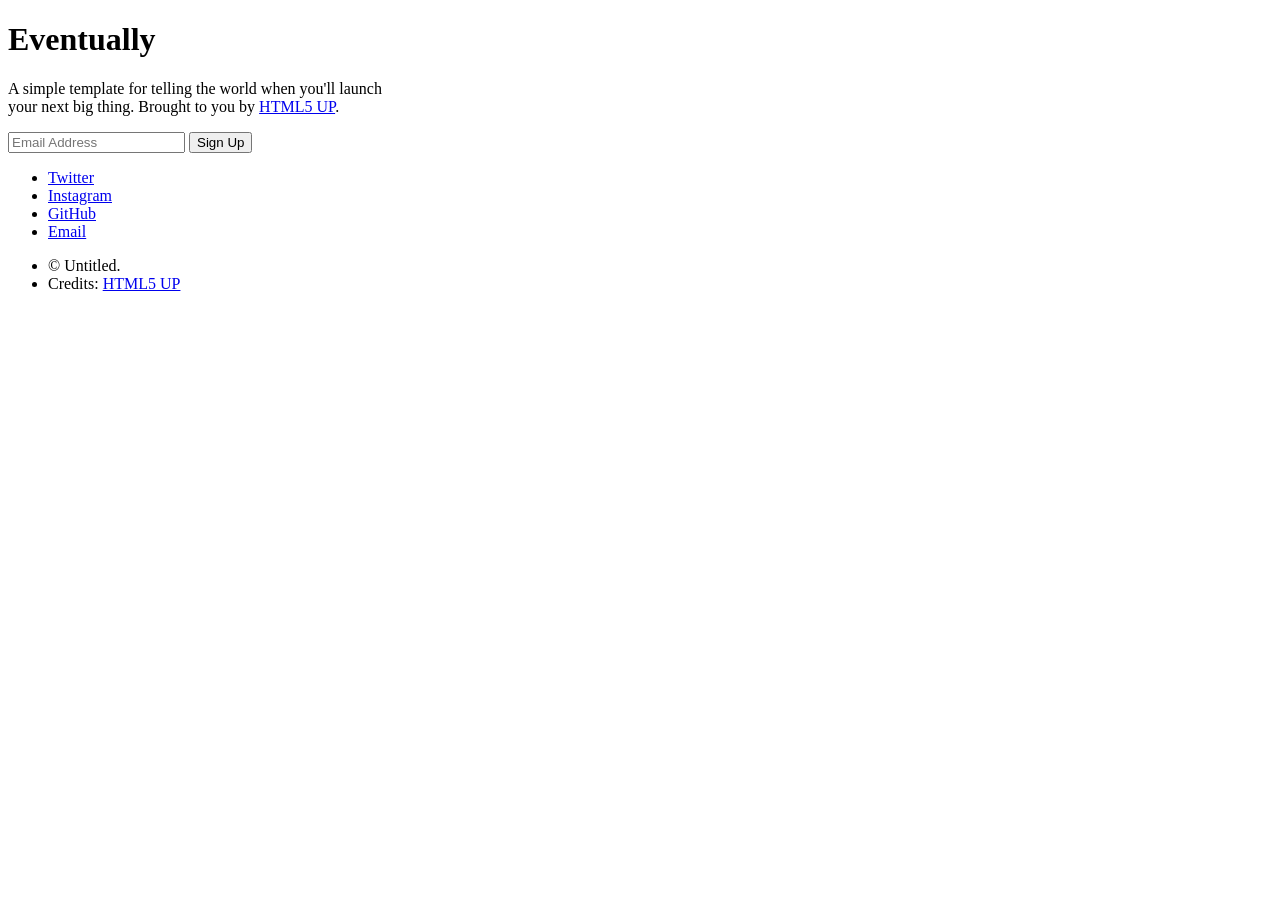
==== index.html @ 0a86b552 "Add files via upload" ====
<!DOCTYPE HTML>
<!--
	Eventually by HTML5 UP
	html5up.net | @ajlkn
	Free for personal and commercial use under the CCA 3.0 license (html5up.net/license)
-->
<html>
	<head>
		<title>Eventually by HTML5 UP</title>
		<meta charset="utf-8" />
		<meta name="viewport" content="width=device-width, initial-scale=1, user-scalable=no" />
		<link rel="stylesheet" href="assets/css/main.css" />
	</head>
	<body class="is-preload">

		<!-- Header -->
			<header id="header">
				<h1>Eventually</h1>
				<p>A simple template for telling the world when you'll launch<br />
				your next big thing. Brought to you by <a href="http://html5up.net">HTML5 UP</a>.</p>
			</header>

		<!-- Signup Form -->
			<form id="signup-form" method="post" action="#">
				<input type="email" name="email" id="email" placeholder="Email Address" />
				<input type="submit" value="Sign Up" />
			</form>

		<!-- Footer -->
			<footer id="footer">
				<ul class="icons">
					<li><a href="#" class="icon brands fa-twitter"><span class="label">Twitter</span></a></li>
					<li><a href="#" class="icon brands fa-instagram"><span class="label">Instagram</span></a></li>
					<li><a href="#" class="icon brands fa-github"><span class="label">GitHub</span></a></li>
					<li><a href="#" class="icon fa-envelope"><span class="label">Email</span></a></li>
				</ul>
				<ul class="copyright">
					<li>&copy; Untitled.</li><li>Credits: <a href="http://html5up.net">HTML5 UP</a></li>
				</ul>
			</footer>

		<!-- Scripts -->
			<script src="assets/js/main.js"></script>

	</body>
</html>
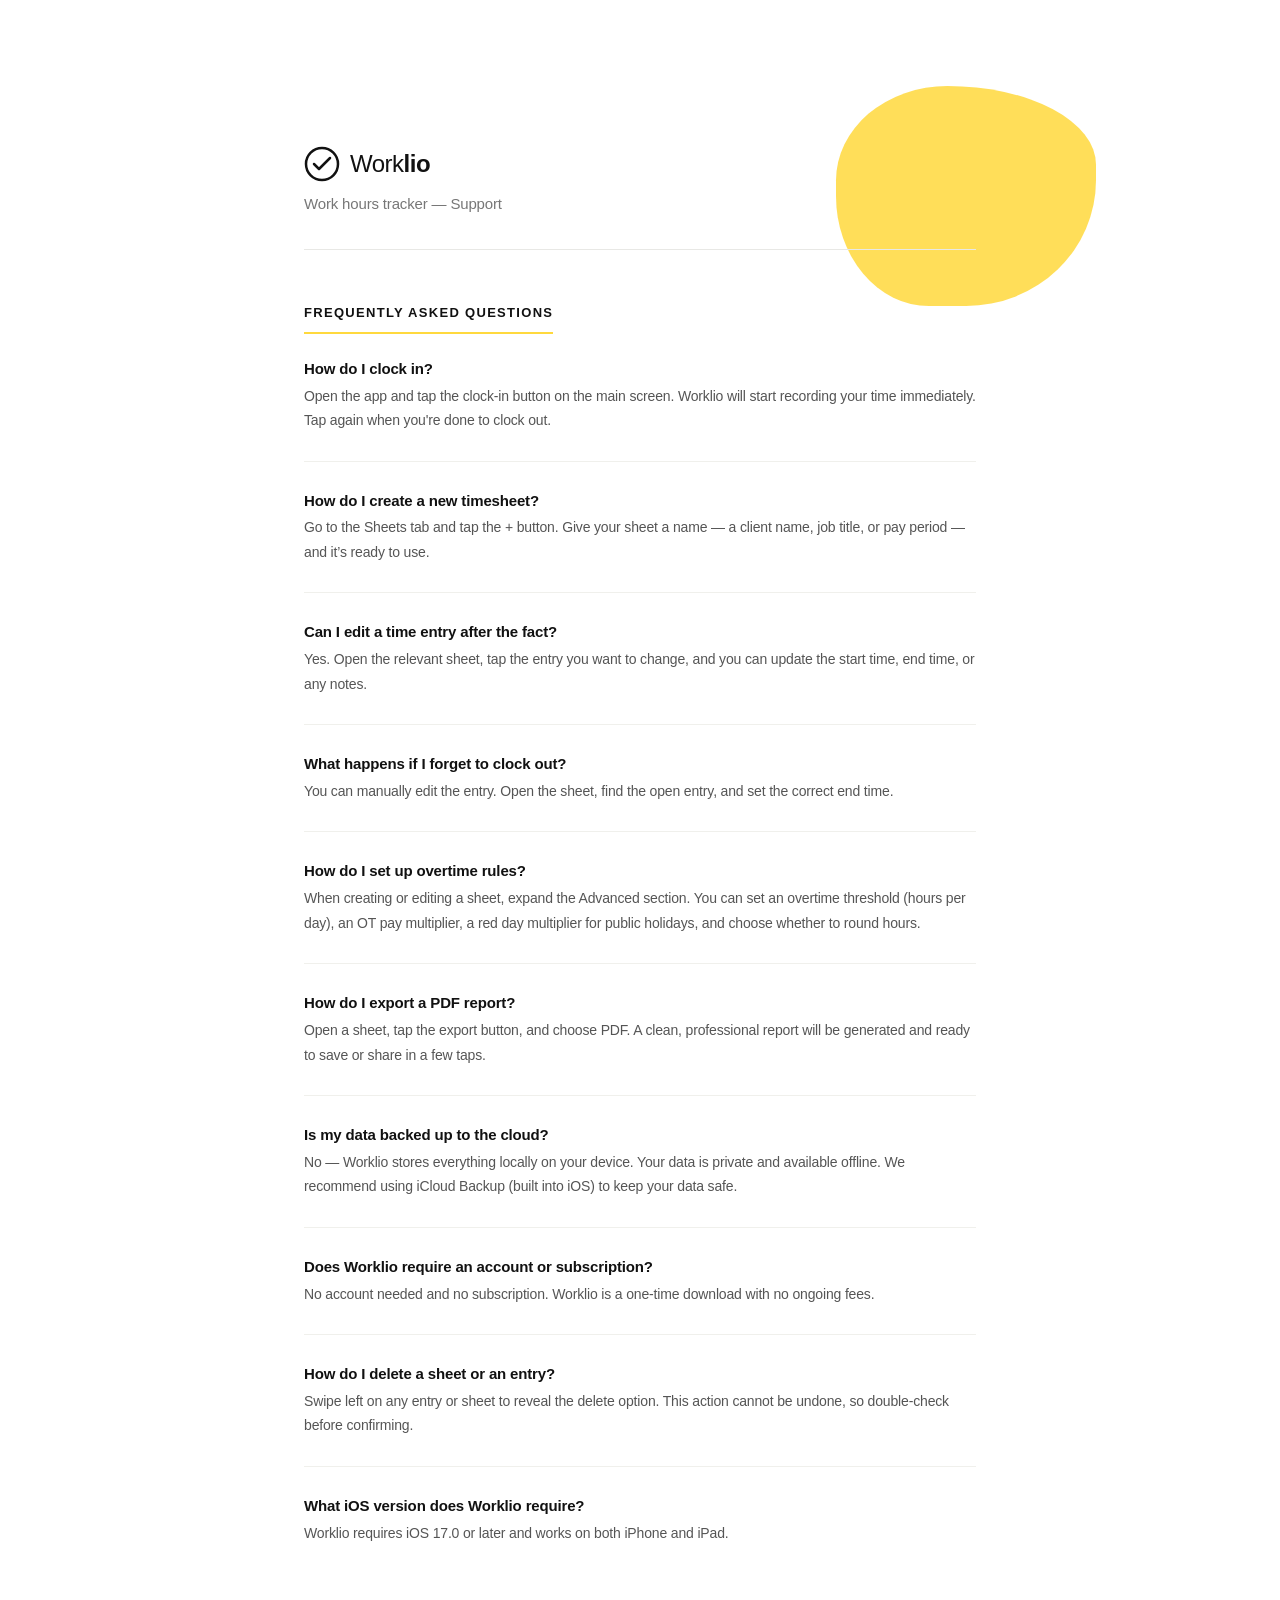
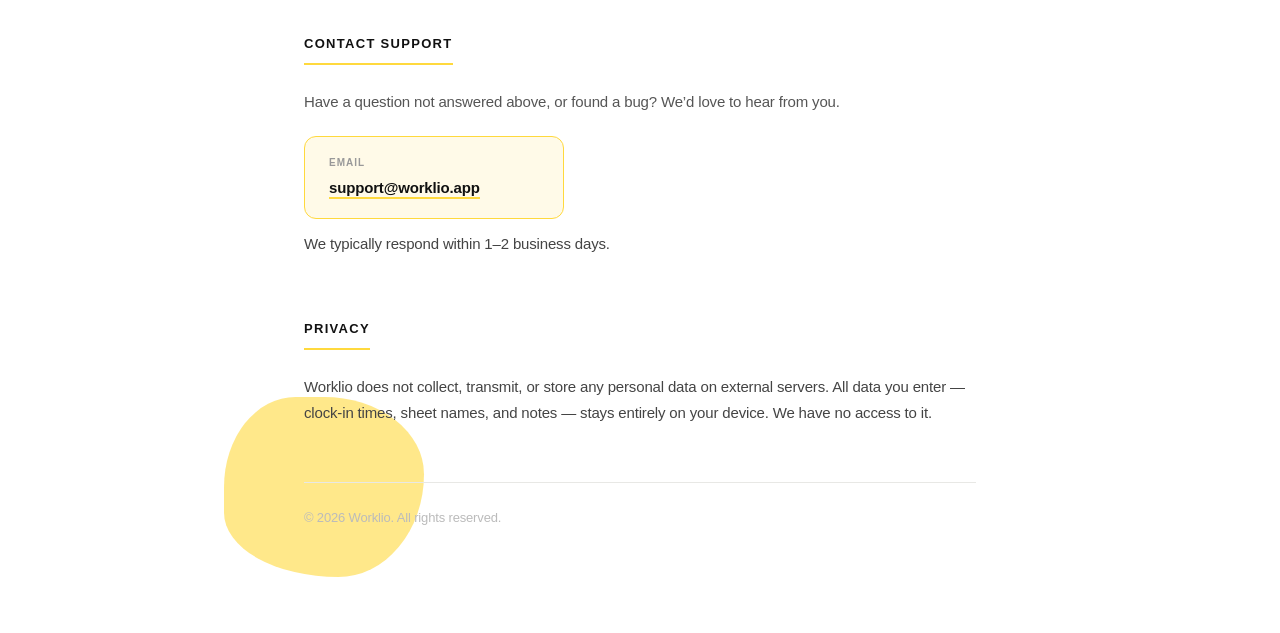
==== commit 576f02c4: "Add files via upload" ====
--- a/index.html
+++ b/index.html
@@ -1,46 +1,108 @@
-<!DOCTYPE HTML>
-<!--
-	Eventually by HTML5 UP
-	html5up.net | @ajlkn
-	Free for personal and commercial use under the CCA 3.0 license (html5up.net/license)
--->
-<html>
-	<head>
-		<title>Eventually by HTML5 UP</title>
-		<meta charset="utf-8" />
-		<meta name="viewport" content="width=device-width, initial-scale=1, user-scalable=no" />
-		<link rel="stylesheet" href="assets/css/main.css" />
-	</head>
-	<body class="is-preload">
-
-		<!-- Header -->
-			<header id="header">
-				<h1>Eventually</h1>
-				<p>A simple template for telling the world when you'll launch<br />
-				your next big thing. Brought to you by <a href="http://html5up.net">HTML5 UP</a>.</p>
-			</header>
-
-		<!-- Signup Form -->
-			<form id="signup-form" method="post" action="#">
-				<input type="email" name="email" id="email" placeholder="Email Address" />
-				<input type="submit" value="Sign Up" />
-			</form>
-
-		<!-- Footer -->
-			<footer id="footer">
-				<ul class="icons">
-					<li><a href="#" class="icon brands fa-twitter"><span class="label">Twitter</span></a></li>
-					<li><a href="#" class="icon brands fa-instagram"><span class="label">Instagram</span></a></li>
-					<li><a href="#" class="icon brands fa-github"><span class="label">GitHub</span></a></li>
-					<li><a href="#" class="icon fa-envelope"><span class="label">Email</span></a></li>
-				</ul>
-				<ul class="copyright">
-					<li>&copy; Untitled.</li><li>Credits: <a href="http://html5up.net">HTML5 UP</a></li>
-				</ul>
-			</footer>
-
-		<!-- Scripts -->
-			<script src="assets/js/main.js"></script>
-
-	</body>
-</html>+<!DOCTYPE HTML>
+<html lang="en">
+	<head>
+		<title>Worklio – Support</title>
+		<meta charset="utf-8" />
+		<meta name="viewport" content="width=device-width, initial-scale=1, user-scalable=no" />
+		<link rel="stylesheet" href="assets/css/main.css" />
+		<link rel="stylesheet" href="assets/css/worklio.css" />
+	</head>
+	<body class="is-preload support-page">
+
+		<div id="worklio-wrap">
+
+			<!-- Header -->
+			<header id="worklio-header">
+				<div class="worklio-logo">
+					<svg width="36" height="36" viewBox="0 0 36 36" fill="none" xmlns="http://www.w3.org/2000/svg">
+						<circle cx="18" cy="18" r="16" stroke="#111111" stroke-width="2.5"/>
+						<polyline points="10,18 15,23 26,12" stroke="#111111" stroke-width="2.5" stroke-linecap="round" stroke-linejoin="round" fill="none"/>
+					</svg>
+					<span>Work<strong>lio</strong></span>
+				</div>
+				<p class="worklio-tagline">Work hours tracker &mdash; Support</p>
+			</header>
+
+			<!-- FAQ -->
+			<section class="worklio-section" id="faq">
+				<h2>Frequently asked questions</h2>
+
+				<div class="faq-item">
+					<div class="faq-q">How do I clock in?</div>
+					<div class="faq-a">Open the app and tap the clock-in button on the main screen. Worklio will start recording your time immediately. Tap again when you're done to clock out.</div>
+				</div>
+
+				<div class="faq-item">
+					<div class="faq-q">How do I create a new timesheet?</div>
+					<div class="faq-a">Go to the Sheets tab and tap the + button. Give your sheet a name &mdash; a client name, job title, or pay period &mdash; and it&rsquo;s ready to use.</div>
+				</div>
+
+				<div class="faq-item">
+					<div class="faq-q">Can I edit a time entry after the fact?</div>
+					<div class="faq-a">Yes. Open the relevant sheet, tap the entry you want to change, and you can update the start time, end time, or any notes.</div>
+				</div>
+
+				<div class="faq-item">
+					<div class="faq-q">What happens if I forget to clock out?</div>
+					<div class="faq-a">You can manually edit the entry. Open the sheet, find the open entry, and set the correct end time.</div>
+				</div>
+
+				<div class="faq-item">
+					<div class="faq-q">How do I set up overtime rules?</div>
+					<div class="faq-a">When creating or editing a sheet, expand the Advanced section. You can set an overtime threshold (hours per day), an OT pay multiplier, a red day multiplier for public holidays, and choose whether to round hours.</div>
+				</div>
+
+				<div class="faq-item">
+					<div class="faq-q">How do I export a PDF report?</div>
+					<div class="faq-a">Open a sheet, tap the export button, and choose PDF. A clean, professional report will be generated and ready to save or share in a few taps.</div>
+				</div>
+
+				<div class="faq-item">
+					<div class="faq-q">Is my data backed up to the cloud?</div>
+					<div class="faq-a">No &mdash; Worklio stores everything locally on your device. Your data is private and available offline. We recommend using iCloud Backup (built into iOS) to keep your data safe.</div>
+				</div>
+
+				<div class="faq-item">
+					<div class="faq-q">Does Worklio require an account or subscription?</div>
+					<div class="faq-a">No account needed and no subscription. Worklio is a one-time download with no ongoing fees.</div>
+				</div>
+
+				<div class="faq-item">
+					<div class="faq-q">How do I delete a sheet or an entry?</div>
+					<div class="faq-a">Swipe left on any entry or sheet to reveal the delete option. This action cannot be undone, so double-check before confirming.</div>
+				</div>
+
+				<div class="faq-item">
+					<div class="faq-q">What iOS version does Worklio require?</div>
+					<div class="faq-a">Worklio requires iOS 17.0 or later and works on both iPhone and iPad.</div>
+				</div>
+			</section>
+
+			<!-- Contact -->
+			<section class="worklio-section" id="contact">
+				<h2>Contact support</h2>
+				<p class="section-intro">Have a question not answered above, or found a bug? We&rsquo;d love to hear from you.</p>
+				<div class="contact-card">
+					<div class="contact-label">Email</div>
+					<div class="contact-value"><a href="mailto:support@worklio.app">support@worklio.app</a></div>
+				</div>
+				<p class="response-note">We typically respond within 1&ndash;2 business days.</p>
+			</section>
+
+			<!-- Privacy -->
+			<section class="worklio-section" id="privacy">
+				<h2>Privacy</h2>
+				<p>Worklio does not collect, transmit, or store any personal data on external servers. All data you enter &mdash; clock-in times, sheet names, and notes &mdash; stays entirely on your device. We have no access to it.</p>
+			</section>
+
+			<!-- Footer -->
+			<footer id="worklio-footer">
+				<p>&copy; 2026 Worklio. All rights reserved.</p>
+			</footer>
+
+		</div>
+
+		<script src="assets/js/main.js"></script>
+
+	</body>
+</html>
--- a/assets/css/main.css
+++ b/assets/css/main.css
@@ -0,0 +1,887 @@
+@import url(fontawesome-all.min.css);
+@import url("https://fonts.googleapis.com/css?family=Roboto:400,700");
+/*
+	Eventually by HTML5 UP
+	html5up.net | @ajlkn
+	Free for personal and commercial use under the CCA 3.0 license (html5up.net/license)
+*/
+html, body, div, span, applet, object,
+iframe, h1, h2, h3, h4, h5, h6, p, blockquote,
+pre, a, abbr, acronym, address, big, cite,
+code, del, dfn, em, img, ins, kbd, q, s, samp,
+small, strike, strong, sub, sup, tt, var, b,
+u, i, center, dl, dt, dd, ol, ul, li, fieldset,
+form, label, legend, table, caption, tbody,
+tfoot, thead, tr, th, td, article, aside,
+canvas, details, embed, figure, figcaption,
+footer, header, hgroup, menu, nav, output, ruby,
+section, summary, time, mark, audio, video {
+  margin: 0;
+  padding: 0;
+  border: 0;
+  font-size: 100%;
+  font: inherit;
+  vertical-align: baseline; }
+
+article, aside, details, figcaption, figure,
+footer, header, hgroup, menu, nav, section {
+  display: block; }
+
+body {
+  line-height: 1; }
+
+ol, ul {
+  list-style: none; }
+
+blockquote, q {
+  quotes: none; }
+  blockquote:before, blockquote:after, q:before, q:after {
+    content: '';
+    content: none; }
+
+table {
+  border-collapse: collapse;
+  border-spacing: 0; }
+
+body {
+  -webkit-text-size-adjust: none; }
+
+mark {
+  background-color: transparent;
+  color: inherit; }
+
+input::-moz-focus-inner {
+  border: 0;
+  padding: 0; }
+
+input, select, textarea {
+  -moz-appearance: none;
+  -webkit-appearance: none;
+  -ms-appearance: none;
+  appearance: none; }
+
+/* Basic */
+@-ms-viewport {
+  width: device-width; }
+
+body {
+  -ms-overflow-style: scrollbar; }
+
+@media screen and (max-width: 480px) {
+  html, body {
+    min-width: 320px; } }
+
+html {
+  box-sizing: border-box; }
+
+*, *:before, *:after {
+  box-sizing: inherit; }
+
+html, body {
+  height: 100%;
+  overflow-x: hidden;
+  width: 100%; }
+  @media screen and (max-height: 640px) {
+    html, body {
+      height: auto;
+      min-height: 100%; } }
+
+body {
+  display: -moz-flex;
+  display: -webkit-flex;
+  display: -ms-flex;
+  display: flex;
+  -moz-flex-direction: column;
+  -webkit-flex-direction: column;
+  -ms-flex-direction: column;
+  flex-direction: column;
+  -moz-justify-content: center;
+  -webkit-justify-content: center;
+  -ms-justify-content: center;
+  justify-content: center;
+  background-color: #000;
+  padding: 6em 4em 4em 4em; }
+  body.is-preload *, body.is-preload *:before, body.is-preload *:after {
+    -moz-animation: none !important;
+    -webkit-animation: none !important;
+    -ms-animation: none !important;
+    animation: none !important;
+    -moz-transition: none !important;
+    -webkit-transition: none !important;
+    -ms-transition: none !important;
+    transition: none !important; }
+  body > * {
+    position: relative;
+    z-index: 2; }
+  @media screen and (max-width: 1680px) {
+    body {
+      padding: 6em 3.5em 3.5em 3.5em; } }
+  @media screen and (max-width: 736px) {
+    body {
+      padding: 5em 2em 2em 2em; } }
+  @media screen and (max-width: 360px) {
+    body {
+      padding: 5em 1.25em 1.25em 1.25em; } }
+
+/* BG */
+#bg {
+  -moz-transition: opacity 2s ease-in-out;
+  -webkit-transition: opacity 2s ease-in-out;
+  -ms-transition: opacity 2s ease-in-out;
+  transition: opacity 2s ease-in-out;
+  height: 100%;
+  left: 0;
+  opacity: 0.375;
+  position: fixed;
+  top: 0;
+  width: 100%;
+  z-index: 1; }
+  #bg div {
+    -moz-transition: opacity 3s ease;
+    -webkit-transition: opacity 3s ease;
+    -ms-transition: opacity 3s ease;
+    transition: opacity 3s ease;
+    background-size: cover;
+    height: 100%;
+    left: 0;
+    opacity: 0;
+    position: absolute;
+    top: 0;
+    visibility: hidden;
+    width: 150%; }
+    #bg div.visible {
+      -moz-animation: bg 45s linear infinite;
+      -webkit-animation: bg 45s linear infinite;
+      -ms-animation: bg 45s linear infinite;
+      animation: bg 45s linear infinite;
+      opacity: 1;
+      visibility: visible;
+      z-index: 1; }
+      #bg div.visible.top {
+        z-index: 2; }
+      @media screen and (max-width: 1280px) {
+        #bg div.visible {
+          -moz-animation: bg 29.25s linear infinite;
+          -webkit-animation: bg 29.25s linear infinite;
+          -ms-animation: bg 29.25s linear infinite;
+          animation: bg 29.25s linear infinite; } }
+      @media screen and (max-width: 736px) {
+        #bg div.visible {
+          -moz-animation: bg 18s linear infinite;
+          -webkit-animation: bg 18s linear infinite;
+          -ms-animation: bg 18s linear infinite;
+          animation: bg 18s linear infinite; } }
+    #bg div:only-child {
+      -moz-animation-direction: alternate !important;
+      -webkit-animation-direction: alternate !important;
+      -ms-animation-direction: alternate !important;
+      animation-direction: alternate !important; }
+  body.is-preload #bg {
+    opacity: 0; }
+
+@-moz-keyframes bg {
+  0% {
+    -moz-transform: translateX(0);
+    -webkit-transform: translateX(0);
+    -ms-transform: translateX(0);
+    transform: translateX(0); }
+  100% {
+    -moz-transform: translateX(-25%);
+    -webkit-transform: translateX(-25%);
+    -ms-transform: translateX(-25%);
+    transform: translateX(-25%); } }
+
+@-webkit-keyframes bg {
+  0% {
+    -moz-transform: translateX(0);
+    -webkit-transform: translateX(0);
+    -ms-transform: translateX(0);
+    transform: translateX(0); }
+  100% {
+    -moz-transform: translateX(-25%);
+    -webkit-transform: translateX(-25%);
+    -ms-transform: translateX(-25%);
+    transform: translateX(-25%); } }
+
+@-ms-keyframes bg {
+  0% {
+    -moz-transform: translateX(0);
+    -webkit-transform: translateX(0);
+    -ms-transform: translateX(0);
+    transform: translateX(0); }
+  100% {
+    -moz-transform: translateX(-25%);
+    -webkit-transform: translateX(-25%);
+    -ms-transform: translateX(-25%);
+    transform: translateX(-25%); } }
+
+@keyframes bg {
+  0% {
+    -moz-transform: translateX(0);
+    -webkit-transform: translateX(0);
+    -ms-transform: translateX(0);
+    transform: translateX(0); }
+  100% {
+    -moz-transform: translateX(-25%);
+    -webkit-transform: translateX(-25%);
+    -ms-transform: translateX(-25%);
+    transform: translateX(-25%); } }
+
+/* Type */
+body, input, select, textarea {
+  color: rgba(255, 255, 255, 0.75);
+  font-family: "Roboto", sans-serif;
+  font-size: 16pt;
+  font-weight: 400;
+  letter-spacing: -0.01em;
+  line-height: 1.65em; }
+  @media screen and (max-width: 1680px) {
+    body, input, select, textarea {
+      font-size: 12pt; } }
+  @media screen and (max-width: 1280px) {
+    body, input, select, textarea {
+      font-size: 11pt; } }
+  @media screen and (max-width: 980px) {
+    body, input, select, textarea {
+      font-size: 12pt; } }
+  @media screen and (max-width: 736px) {
+    body, input, select, textarea {
+      font-size: 12pt; } }
+  @media screen and (max-width: 480px) {
+    body, input, select, textarea {
+      font-size: 12pt; } }
+
+a {
+  -moz-transition: border-bottom-color 0.2s ease, color 0.2s ease;
+  -webkit-transition: border-bottom-color 0.2s ease, color 0.2s ease;
+  -ms-transition: border-bottom-color 0.2s ease, color 0.2s ease;
+  transition: border-bottom-color 0.2s ease, color 0.2s ease;
+  border-bottom: dotted 1px rgba(255, 255, 255, 0.25);
+  color: #1cb495;
+  text-decoration: none; }
+  a:hover {
+    border-bottom-color: transparent;
+    color: #1cb495 !important;
+    text-decoration: none; }
+
+strong, b {
+  color: #fff;
+  font-weight: 700; }
+
+em, i {
+  font-style: italic; }
+
+p {
+  margin: 0 0 2em 0; }
+
+h1, h2, h3, h4, h5, h6 {
+  color: #fff;
+  font-weight: 700;
+  line-height: 1em;
+  margin: 0 0 1em 0; }
+  h1 a, h2 a, h3 a, h4 a, h5 a, h6 a {
+    color: inherit;
+    text-decoration: none; }
+
+h1 {
+  font-size: 2.5em;
+  line-height: 1.25em; }
+
+h2 {
+  font-size: 1.75em;
+  line-height: 1.5em; }
+
+h3 {
+  font-size: 1.35em;
+  line-height: 1.5em; }
+
+h4 {
+  font-size: 1.1em;
+  line-height: 1.5em; }
+
+h5 {
+  font-size: 0.9em;
+  line-height: 1.5em; }
+
+h6 {
+  font-size: 0.7em;
+  line-height: 1.5em; }
+
+sub {
+  font-size: 0.8em;
+  position: relative;
+  top: 0.5em; }
+
+sup {
+  font-size: 0.8em;
+  position: relative;
+  top: -0.5em; }
+
+blockquote {
+  border-left: solid 8px rgba(255, 255, 255, 0.35);
+  font-style: italic;
+  margin: 0 0 2em 0;
+  padding: 0.5em 0 0.5em 2em; }
+
+code {
+  background: rgba(255, 255, 255, 0.125);
+  border-radius: 6px;
+  border: solid 2px rgba(255, 255, 255, 0.35);
+  font-family: "Courier New", monospace;
+  font-size: 0.9em;
+  margin: 0 0.25em;
+  padding: 0.25em 0.65em; }
+
+pre {
+  -webkit-overflow-scrolling: touch;
+  font-family: "Courier New", monospace;
+  font-size: 0.9em;
+  margin: 0 0 2em 0; }
+  pre code {
+    display: block;
+    line-height: 1.75em;
+    padding: 1em 1.5em;
+    overflow-x: auto; }
+
+hr {
+  border: 0;
+  border-bottom: solid 2px rgba(255, 255, 255, 0.35);
+  margin: 2em 0; }
+  hr.major {
+    margin: 3em 0; }
+
+/* Section/Article */
+section.special, article.special {
+  text-align: center; }
+
+header p {
+  color: rgba(255, 255, 255, 0.5);
+  position: relative;
+  margin: 0 0 1.5em 0; }
+
+header h2 + p {
+  font-size: 1.25em;
+  margin-top: -1em;
+  line-height: 1.5em; }
+
+header h3 + p {
+  font-size: 1.1em;
+  margin-top: -0.8em;
+  line-height: 1.5em; }
+
+header h4 + p,
+header h5 + p,
+header h6 + p {
+  font-size: 0.9em;
+  margin-top: -0.6em;
+  line-height: 1.5em; }
+
+@media screen and (max-width: 980px) {
+  header br {
+    display: none; } }
+
+@media screen and (max-width: 736px) {
+  header br {
+    display: inline; } }
+
+@media screen and (max-width: 480px) {
+  header br {
+    display: none; } }
+
+/* Icon */
+.icon {
+  text-decoration: none;
+  border-bottom: none;
+  position: relative; }
+  .icon:before {
+    -moz-osx-font-smoothing: grayscale;
+    -webkit-font-smoothing: antialiased;
+    display: inline-block;
+    font-style: normal;
+    font-variant: normal;
+    text-rendering: auto;
+    line-height: 1;
+    text-transform: none !important;
+    font-family: 'Font Awesome 5 Free';
+    font-weight: 400; }
+  .icon > .label {
+    display: none; }
+  .icon:before {
+    line-height: inherit; }
+  .icon.solid:before {
+    font-weight: 900; }
+  .icon.brands:before {
+    font-family: 'Font Awesome 5 Brands'; }
+
+/* List */
+ol {
+  list-style: decimal;
+  margin: 0 0 2em 0;
+  padding-left: 1.25em; }
+  ol li {
+    padding-left: 0.25em; }
+
+ul {
+  list-style: disc;
+  margin: 0 0 2em 0;
+  padding-left: 1em; }
+  ul li {
+    padding-left: 0.5em; }
+
+/* Icons */
+ul.icons {
+  cursor: default;
+  list-style: none;
+  padding-left: 0; }
+  ul.icons li {
+    display: inline-block;
+    padding: 0 1em 0 0; }
+    ul.icons li:last-child {
+      padding-right: 0; }
+    ul.icons li .icon:before {
+      font-size: 1.25em; }
+    ul.icons li a {
+      color: inherit; }
+
+/* Form */
+form {
+  margin: 0 0 2em 0; }
+  form .message {
+    text-decoration: none;
+    -moz-transition: opacity 0.2s ease-in-out, -moz-transform 0.2s ease-in-out;
+    -webkit-transition: opacity 0.2s ease-in-out, -webkit-transform 0.2s ease-in-out;
+    -ms-transition: opacity 0.2s ease-in-out, -ms-transform 0.2s ease-in-out;
+    transition: opacity 0.2s ease-in-out, transform 0.2s ease-in-out;
+    -moz-transform: scale(1.05);
+    -webkit-transform: scale(1.05);
+    -ms-transform: scale(1.05);
+    transform: scale(1.05);
+    height: 2.75em;
+    line-height: 2.75em;
+    opacity: 0; }
+    form .message:before {
+      -moz-osx-font-smoothing: grayscale;
+      -webkit-font-smoothing: antialiased;
+      display: inline-block;
+      font-style: normal;
+      font-variant: normal;
+      text-rendering: auto;
+      line-height: 1;
+      text-transform: none !important;
+      font-family: 'Font Awesome 5 Free';
+      font-weight: 900; }
+    form .message:before {
+      margin-right: 0.5em; }
+    form .message.visible {
+      -moz-transform: scale(1);
+      -webkit-transform: scale(1);
+      -ms-transform: scale(1);
+      transform: scale(1);
+      opacity: 1; }
+    form .message.success {
+      color: #1cb495; }
+      form .message.success:before {
+        content: '\f00c'; }
+    form .message.failure {
+      color: #ff2361; }
+      form .message.failure:before {
+        content: '\f119'; }
+
+label {
+  color: #fff;
+  display: block;
+  font-size: 0.9em;
+  font-weight: 700;
+  margin: 0 0 1em 0; }
+
+@-moz-keyframes focus {
+  0% {
+    -moz-transform: scale(1);
+    -webkit-transform: scale(1);
+    -ms-transform: scale(1);
+    transform: scale(1); }
+  50% {
+    -moz-transform: scale(1.025);
+    -webkit-transform: scale(1.025);
+    -ms-transform: scale(1.025);
+    transform: scale(1.025); }
+  100% {
+    -moz-transform: scale(1);
+    -webkit-transform: scale(1);
+    -ms-transform: scale(1);
+    transform: scale(1); } }
+
+@-webkit-keyframes focus {
+  0% {
+    -moz-transform: scale(1);
+    -webkit-transform: scale(1);
+    -ms-transform: scale(1);
+    transform: scale(1); }
+  50% {
+    -moz-transform: scale(1.025);
+    -webkit-transform: scale(1.025);
+    -ms-transform: scale(1.025);
+    transform: scale(1.025); }
+  100% {
+    -moz-transform: scale(1);
+    -webkit-transform: scale(1);
+    -ms-transform: scale(1);
+    transform: scale(1); } }
+
+@-ms-keyframes focus {
+  0% {
+    -moz-transform: scale(1);
+    -webkit-transform: scale(1);
+    -ms-transform: scale(1);
+    transform: scale(1); }
+  50% {
+    -moz-transform: scale(1.025);
+    -webkit-transform: scale(1.025);
+    -ms-transform: scale(1.025);
+    transform: scale(1.025); }
+  100% {
+    -moz-transform: scale(1);
+    -webkit-transform: scale(1);
+    -ms-transform: scale(1);
+    transform: scale(1); } }
+
+@keyframes focus {
+  0% {
+    -moz-transform: scale(1);
+    -webkit-transform: scale(1);
+    -ms-transform: scale(1);
+    transform: scale(1); }
+  50% {
+    -moz-transform: scale(1.025);
+    -webkit-transform: scale(1.025);
+    -ms-transform: scale(1.025);
+    transform: scale(1.025); }
+  100% {
+    -moz-transform: scale(1);
+    -webkit-transform: scale(1);
+    -ms-transform: scale(1);
+    transform: scale(1); } }
+
+input[type="text"],
+input[type="password"],
+input[type="email"],
+select,
+textarea {
+  -moz-appearance: none;
+  -webkit-appearance: none;
+  -ms-appearance: none;
+  appearance: none;
+  -moz-transform: scale(1);
+  -webkit-transform: scale(1);
+  -ms-transform: scale(1);
+  transform: scale(1);
+  -moz-transition: border-color 0.2s ease, background-color 0.2s ease;
+  -webkit-transition: border-color 0.2s ease, background-color 0.2s ease;
+  -ms-transition: border-color 0.2s ease, background-color 0.2s ease;
+  transition: border-color 0.2s ease, background-color 0.2s ease;
+  background-color: transparent;
+  border-radius: 6px;
+  border: none;
+  border: solid 2px rgba(255, 255, 255, 0.35);
+  color: inherit;
+  display: block;
+  outline: 0;
+  padding: 0 1em;
+  text-decoration: none;
+  width: 100%; }
+  input[type="text"]:invalid,
+  input[type="password"]:invalid,
+  input[type="email"]:invalid,
+  select:invalid,
+  textarea:invalid {
+    box-shadow: none; }
+  input[type="text"]:focus,
+  input[type="password"]:focus,
+  input[type="email"]:focus,
+  select:focus,
+  textarea:focus {
+    -moz-animation: focus 0.1s;
+    -webkit-animation: focus 0.1s;
+    -ms-animation: focus 0.1s;
+    animation: focus 0.1s;
+    background-color: rgba(255, 255, 255, 0.125);
+    border-color: #1cb495; }
+
+select {
+  background-image: url("data:image/svg+xml;charset=utf8,%3Csvg xmlns='http://www.w3.org/2000/svg' width='40' height='40' preserveAspectRatio='none' viewBox='0 0 40 40'%3E%3Cpath d='M9.4,12.3l10.4,10.4l10.4-10.4c0.2-0.2,0.5-0.4,0.9-0.4c0.3,0,0.6,0.1,0.9,0.4l3.3,3.3c0.2,0.2,0.4,0.5,0.4,0.9 c0,0.4-0.1,0.6-0.4,0.9L20.7,31.9c-0.2,0.2-0.5,0.4-0.9,0.4c-0.3,0-0.6-0.1-0.9-0.4L4.3,17.3c-0.2-0.2-0.4-0.5-0.4-0.9 c0-0.4,0.1-0.6,0.4-0.9l3.3-3.3c0.2-0.2,0.5-0.4,0.9-0.4S9.1,12.1,9.4,12.3z' fill='rgba(255, 255, 255, 0.35)' /%3E%3C/svg%3E");
+  background-size: 1.25rem;
+  background-repeat: no-repeat;
+  background-position: calc(100% - 1rem) center;
+  height: 2.75em;
+  padding-right: 2.75em;
+  text-overflow: ellipsis; }
+  select option {
+    color: #fff;
+    background: #000; }
+  select:focus::-ms-value {
+    background-color: transparent; }
+  select::-ms-expand {
+    display: none; }
+
+input[type="text"],
+input[type="password"],
+input[type="email"],
+select {
+  height: 2.75em; }
+
+textarea {
+  padding: 0.75em 1em; }
+
+input[type="checkbox"],
+input[type="radio"] {
+  -moz-appearance: none;
+  -webkit-appearance: none;
+  -ms-appearance: none;
+  appearance: none;
+  display: block;
+  float: left;
+  margin-right: -2em;
+  opacity: 0;
+  width: 1em;
+  z-index: -1; }
+  input[type="checkbox"] + label,
+  input[type="radio"] + label {
+    text-decoration: none;
+    color: rgba(255, 255, 255, 0.75);
+    cursor: pointer;
+    display: inline-block;
+    font-size: 1em;
+    font-weight: 400;
+    padding-left: 2.4em;
+    padding-right: 0.75em;
+    position: relative; }
+    input[type="checkbox"] + label:before,
+    input[type="radio"] + label:before {
+      -moz-osx-font-smoothing: grayscale;
+      -webkit-font-smoothing: antialiased;
+      display: inline-block;
+      font-style: normal;
+      font-variant: normal;
+      text-rendering: auto;
+      line-height: 1;
+      text-transform: none !important;
+      font-family: 'Font Awesome 5 Free';
+      font-weight: 900; }
+    input[type="checkbox"] + label:before,
+    input[type="radio"] + label:before {
+      background: rgba(255, 255, 255, 0.125);
+      border-radius: 6px;
+      border: solid 2px rgba(255, 255, 255, 0.35);
+      content: '';
+      display: inline-block;
+      font-size: 0.8em;
+      height: 1.65em;
+      left: 0;
+      line-height: 1.65em;
+      position: absolute;
+      text-align: center;
+      top: 0;
+      width: 1.65em; }
+  input[type="checkbox"]:checked + label:before,
+  input[type="radio"]:checked + label:before {
+    background: #1cb495;
+    border-color: #1cb495;
+    color: #ffffff;
+    content: '\f00c'; }
+  input[type="checkbox"]:focus + label:before,
+  input[type="radio"]:focus + label:before {
+    border-color: #1cb495;
+    box-shadow: 0 0 0 2px #1cb495; }
+
+input[type="checkbox"] + label:before {
+  border-radius: 6px; }
+
+input[type="radio"] + label:before {
+  border-radius: 100%; }
+
+::-webkit-input-placeholder {
+  color: rgba(255, 255, 255, 0.5) !important;
+  opacity: 1.0; }
+
+:-moz-placeholder {
+  color: rgba(255, 255, 255, 0.5) !important;
+  opacity: 1.0; }
+
+::-moz-placeholder {
+  color: rgba(255, 255, 255, 0.5) !important;
+  opacity: 1.0; }
+
+:-ms-input-placeholder {
+  color: rgba(255, 255, 255, 0.5) !important;
+  opacity: 1.0; }
+
+.formerize-placeholder {
+  color: rgba(255, 255, 255, 0.5) !important;
+  opacity: 1.0; }
+
+/* Button */
+input[type="submit"],
+input[type="reset"],
+input[type="button"],
+button,
+.button {
+  -moz-appearance: none;
+  -webkit-appearance: none;
+  -ms-appearance: none;
+  appearance: none;
+  -moz-transition: background-color 0.2s ease-in-out, color 0.2s ease-in-out, opacity 0.2s ease-in-out;
+  -webkit-transition: background-color 0.2s ease-in-out, color 0.2s ease-in-out, opacity 0.2s ease-in-out;
+  -ms-transition: background-color 0.2s ease-in-out, color 0.2s ease-in-out, opacity 0.2s ease-in-out;
+  transition: background-color 0.2s ease-in-out, color 0.2s ease-in-out, opacity 0.2s ease-in-out;
+  background-color: #1cb495;
+  border-radius: 6px;
+  border: 0;
+  color: #ffffff !important;
+  cursor: pointer;
+  display: inline-block;
+  font-weight: 700;
+  height: 2.75em;
+  line-height: 2.75em;
+  padding: 0 1.125em;
+  text-align: center;
+  text-decoration: none;
+  white-space: nowrap; }
+  input[type="submit"]:hover,
+  input[type="reset"]:hover,
+  input[type="button"]:hover,
+  button:hover,
+  .button:hover {
+    background-color: #1fcaa7; }
+  input[type="submit"]:active,
+  input[type="reset"]:active,
+  input[type="button"]:active,
+  button:active,
+  .button:active {
+    background-color: #199e83; }
+  input[type="submit"].disabled, input[type="submit"]:disabled,
+  input[type="reset"].disabled,
+  input[type="reset"]:disabled,
+  input[type="button"].disabled,
+  input[type="button"]:disabled,
+  button.disabled,
+  button:disabled,
+  .button.disabled,
+  .button:disabled {
+    opacity: 0.5; }
+  @media screen and (max-width: 480px) {
+    input[type="submit"],
+    input[type="reset"],
+    input[type="button"],
+    button,
+    .button {
+      padding: 0; } }
+
+/* Header */
+#header h1 {
+  font-size: 3.25em;
+  margin: 0 0 0.55em 0; }
+
+#header p {
+  font-size: 1.35em;
+  line-height: 1.65em; }
+
+#header a {
+  color: inherit; }
+
+@media screen and (max-width: 736px) {
+  #header h1 {
+    font-size: 2em; }
+  #header p {
+    font-size: 1em; } }
+
+@media screen and (max-width: 480px) {
+  #header {
+    margin: 0 0 1em 0; } }
+
+/* Signup Form */
+#signup-form {
+  display: -moz-flex;
+  display: -webkit-flex;
+  display: -ms-flex;
+  display: flex;
+  position: relative; }
+  #signup-form input[type="text"],
+  #signup-form input[type="password"],
+  #signup-form input[type="email"] {
+    width: 18em; }
+  #signup-form > * {
+    margin: 0 0 0 1em; }
+  #signup-form > :first-child {
+    margin: 0 0 0 0; }
+  @media screen and (max-width: 480px) {
+    #signup-form {
+      -moz-flex-direction: column;
+      -webkit-flex-direction: column;
+      -ms-flex-direction: column;
+      flex-direction: column; }
+      #signup-form input[type="type"],
+      #signup-form input[type="password"],
+      #signup-form input[type="email"] {
+        width: 100%; }
+      #signup-form > * {
+        margin: 1.25em 0 0 0; }
+      #signup-form .message {
+        bottom: -1.5em;
+        font-size: 0.9em;
+        height: 1em;
+        left: 0;
+        line-height: inherit;
+        margin-top: 0;
+        position: absolute; } }
+
+/* Footer */
+#footer {
+  -moz-transition: opacity 0.5s ease-in-out;
+  -webkit-transition: opacity 0.5s ease-in-out;
+  -ms-transition: opacity 0.5s ease-in-out;
+  transition: opacity 0.5s ease-in-out;
+  bottom: 4em;
+  color: rgba(255, 255, 255, 0.5);
+  left: 4em;
+  opacity: 0.5;
+  position: absolute; }
+  #footer .icons {
+    margin: 0 0 0.5em 0; }
+  #footer .copyright {
+    font-size: 0.8em;
+    list-style: none;
+    padding: 0; }
+    #footer .copyright li {
+      border-left: solid 1px rgba(255, 255, 255, 0.25);
+      display: inline-block;
+      line-height: 1em;
+      margin: 0 0 0 0.75em;
+      padding: 0 0 0 0.75em; }
+      #footer .copyright li:first-child {
+        border-left: 0;
+        margin-left: 0;
+        padding-left: 0; }
+    #footer .copyright a {
+      color: inherit; }
+  #footer:hover {
+    opacity: 1; }
+  #footer > :last-child {
+    margin-bottom: 0; }
+  @media screen and (max-width: 1680px) {
+    #footer {
+      bottom: 3.5em;
+      left: 3.5em; } }
+  @media screen and (max-width: 736px) {
+    #footer {
+      bottom: 2em;
+      left: 2em; } }
+  @media screen and (max-width: 360px) {
+    #footer {
+      bottom: 1.25em;
+      left: 1.25em; } }
+  @media screen and (max-height: 640px) {
+    #footer {
+      bottom: auto;
+      left: auto;
+      margin: 1em 0 0 0;
+      position: relative; } }
--- a/assets/css/worklio.css
+++ b/assets/css/worklio.css
@@ -0,0 +1,293 @@
+/* Worklio Support Page — overrides for Eventually template */
+
+/* Reset Eventually's full-screen dark layout for support page */
+body.support-page {
+  background: #ffffff;
+  color: #1a1a1a;
+  display: block;
+  height: auto;
+  min-height: 100vh;
+  overflow-x: hidden;
+  overflow-y: auto;
+  font-family: "Roboto", -apple-system, BlinkMacSystemFont, "Helvetica Neue", sans-serif;
+  font-size: 16px;
+  line-height: 1.7;
+}
+
+/* Hide the Eventually background layer on support page */
+body.support-page #bg {
+  display: none;
+}
+
+/* Fade-in on load (reuse Eventually's is-preload mechanism) */
+body.support-page.is-preload #worklio-wrap {
+  opacity: 0;
+  transform: translateY(12px);
+}
+
+#worklio-wrap {
+  transition: opacity 0.6s ease, transform 0.6s ease;
+  opacity: 1;
+  transform: translateY(0);
+  max-width: 720px;
+  margin: 0 auto;
+  padding: 0 1.5rem;
+}
+
+/* ── Header ── */
+#worklio-header {
+  padding: 3rem 0 2rem;
+  border-bottom: 1px solid #e8e8e5;
+  margin-bottom: 3rem;
+  position: relative;
+}
+
+#worklio-header::before {
+  content: "";
+  position: absolute;
+  top: -10px;
+  right: -120px;
+  width: 260px;
+  height: 220px;
+  background: #FFD93D;
+  border-radius: 60% 80% 70% 50% / 60% 50% 80% 70%;
+  z-index: -1;
+  opacity: 0.85;
+}
+
+.worklio-logo {
+  display: flex;
+  align-items: center;
+  gap: 10px;
+  margin-bottom: 0.4rem;
+  color: #111111;
+}
+
+.worklio-logo span {
+  font-size: 24px;
+  font-weight: 400;
+  letter-spacing: -0.5px;
+  color: #111111;
+}
+
+.worklio-logo strong {
+  font-weight: 700;
+  color: #111111;
+}
+
+.worklio-logo svg circle,
+.worklio-logo svg polyline {
+  stroke: #111111;
+}
+
+.worklio-tagline {
+  font-size: 15px;
+  color: #777;
+  font-weight: 400;
+  margin: 0;
+}
+
+/* ── Sections ── */
+.worklio-section {
+  margin-bottom: 3.5rem;
+}
+
+.worklio-section h2 {
+  font-size: 13px;
+  font-weight: 700;
+  text-transform: uppercase;
+  letter-spacing: 0.1em;
+  color: #111111;
+  margin-bottom: 1.5rem;
+  padding-bottom: 0.6rem;
+  border-bottom: 2px solid #FFD93D;
+  display: inline-block;
+}
+
+.worklio-section p {
+  font-size: 15px;
+  color: #444;
+  line-height: 1.75;
+  margin: 0;
+}
+
+.section-intro {
+  margin-bottom: 1.25rem !important;
+  color: #555 !important;
+}
+
+/* ── FAQ ── */
+.faq-item {
+  margin-bottom: 1.75rem;
+  padding-bottom: 1.75rem;
+  border-bottom: 1px solid #f0f0ec;
+}
+
+.faq-item:last-child {
+  border-bottom: none;
+}
+
+.faq-q {
+  font-size: 15px;
+  font-weight: 700;
+  color: #111111;
+  margin-bottom: 0.3rem;
+  line-height: 1.4;
+}
+
+.faq-a {
+  font-size: 14px;
+  color: #555;
+  line-height: 1.75;
+}
+
+/* ── Contact card ── */
+.contact-card {
+  display: inline-block;
+  background: #fffae8;
+  border: 1px solid #FFD93D;
+  border-radius: 12px;
+  padding: 1.1rem 1.5rem;
+  min-width: 260px;
+  margin-bottom: 0.75rem;
+}
+
+.contact-label {
+  font-size: 10px;
+  font-weight: 700;
+  text-transform: uppercase;
+  letter-spacing: 0.1em;
+  color: #999;
+  margin-bottom: 0.25rem;
+}
+
+.contact-value {
+  font-size: 15px;
+}
+
+.contact-value a {
+  color: #111111;
+  text-decoration: none;
+  font-weight: 700;
+  border-bottom: 2px solid #FFD93D;
+  padding-bottom: 1px;
+  transition: border-color 0.15s;
+}
+
+.contact-value a:hover {
+  border-color: #111111;
+}
+
+.response-note {
+  font-size: 13px;
+  color: #aaa;
+  margin: 0 !important;
+}
+
+/* ── Footer ── */
+#worklio-footer {
+  border-top: 1px solid #e8e8e5;
+  padding: 1.5rem 0 3rem;
+  position: relative;
+}
+
+#worklio-footer::before {
+  content: "";
+  position: absolute;
+  bottom: 0;
+  left: -80px;
+  width: 200px;
+  height: 180px;
+  background: #FFD93D;
+  border-radius: 50% 70% 60% 80% / 70% 60% 80% 50%;
+  z-index: -1;
+  opacity: 0.6;
+}
+
+#worklio-footer p {
+  font-size: 13px;
+  color: #bbb;
+  margin: 0;
+}
+
+/* ── Responsive ── */
+@media (max-width: 600px) {
+  #worklio-header::before {
+    right: -40px;
+    width: 180px;
+    height: 160px;
+  }
+
+  .worklio-section h2 {
+    font-size: 12px;
+  }
+
+  .contact-card {
+    width: 100%;
+  }
+}
+
+/* ── Dark mode ── */
+@media (prefers-color-scheme: dark) {
+  body.support-page {
+    background: #111111;
+    color: #e8e8e5;
+  }
+
+  #worklio-header {
+    border-bottom-color: #2a2a2a;
+  }
+
+  .worklio-logo span,
+  .worklio-logo strong {
+    color: #e8e8e5;
+  }
+
+  .worklio-logo svg circle,
+  .worklio-logo svg polyline {
+    stroke: #e8e8e5;
+  }
+
+  .worklio-tagline {
+    color: #666;
+  }
+
+  .worklio-section h2 {
+    color: #e8e8e5;
+  }
+
+  .faq-q {
+    color: #e8e8e5;
+  }
+
+  .faq-a,
+  .worklio-section p {
+    color: #888;
+  }
+
+  .faq-item {
+    border-bottom-color: #1e1e1e;
+  }
+
+  .contact-card {
+    background: #1a1800;
+    border-color: #8a6e00;
+  }
+
+  .contact-value a {
+    color: #e8e8e5;
+    border-bottom-color: #FFD93D;
+  }
+
+  .contact-value a:hover {
+    border-color: #e8e8e5;
+  }
+
+  #worklio-footer {
+    border-top-color: #2a2a2a;
+  }
+
+  #worklio-footer p {
+    color: #444;
+  }
+}
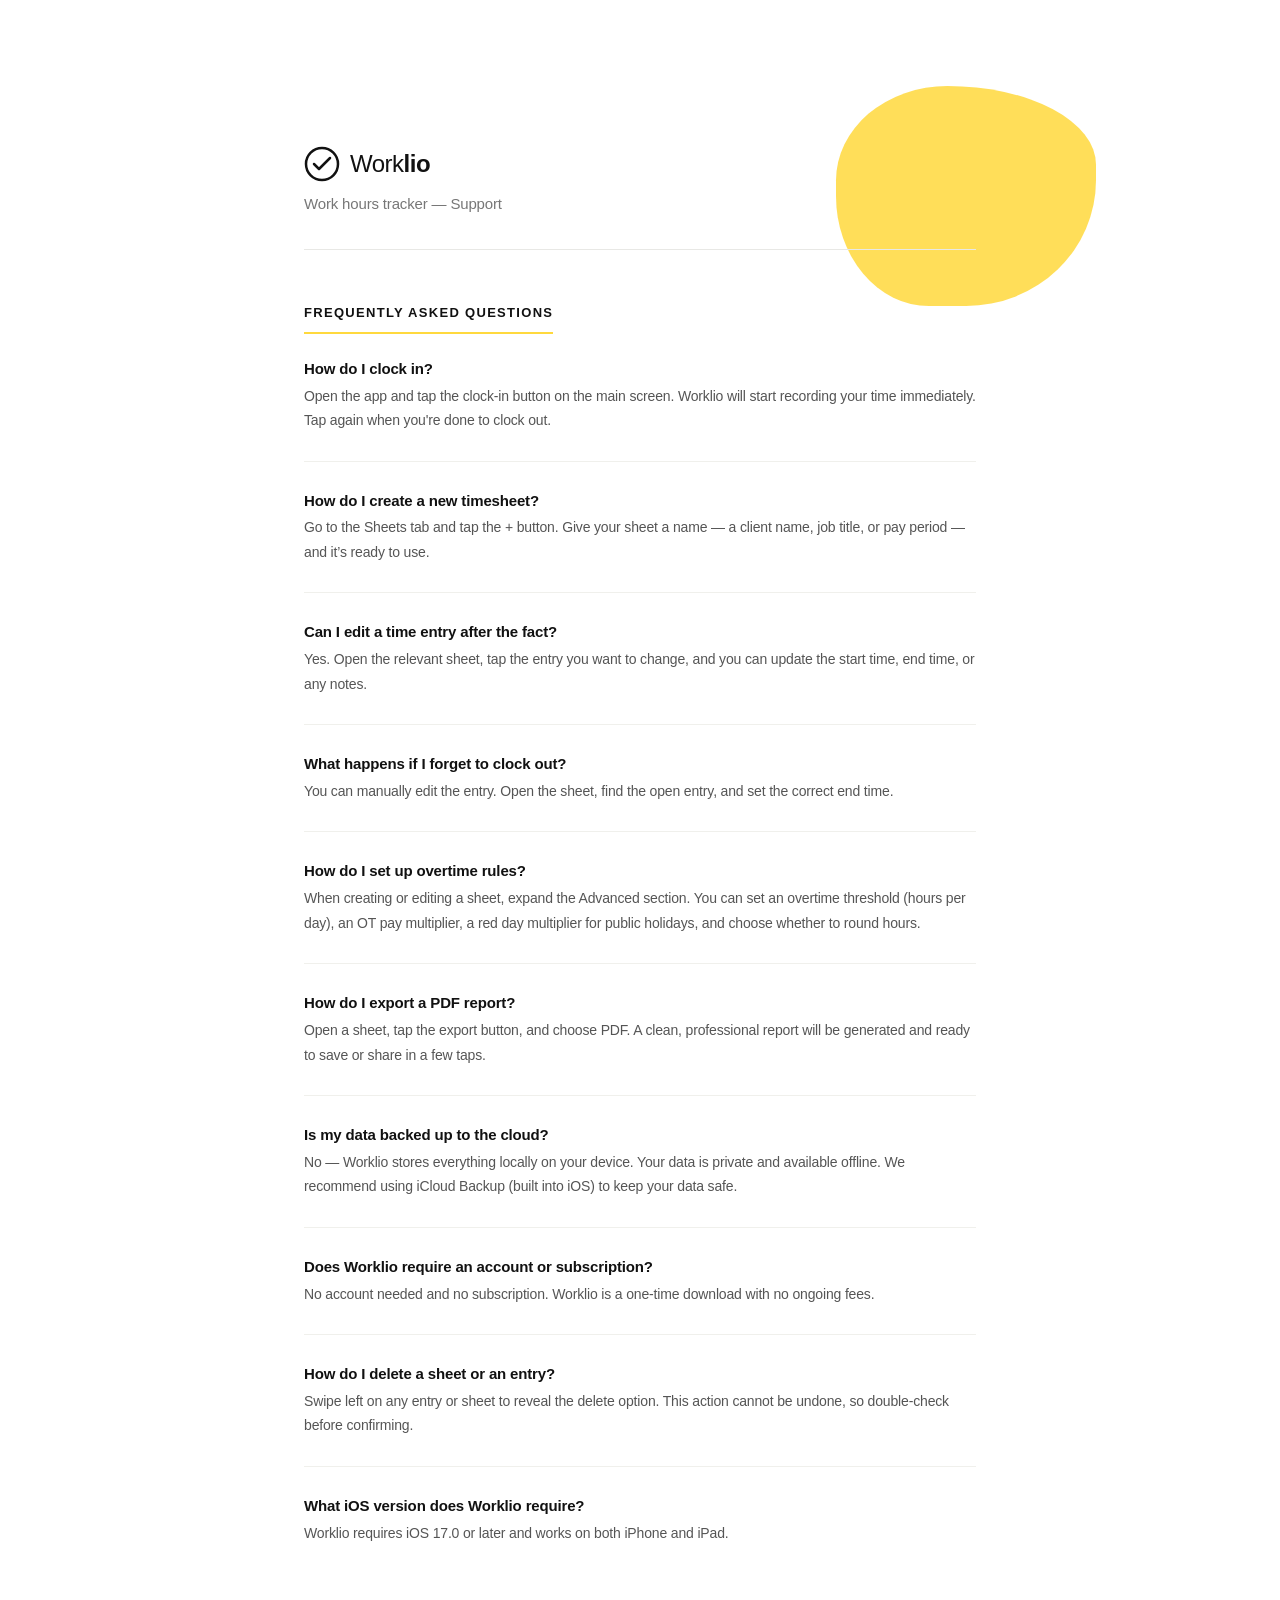
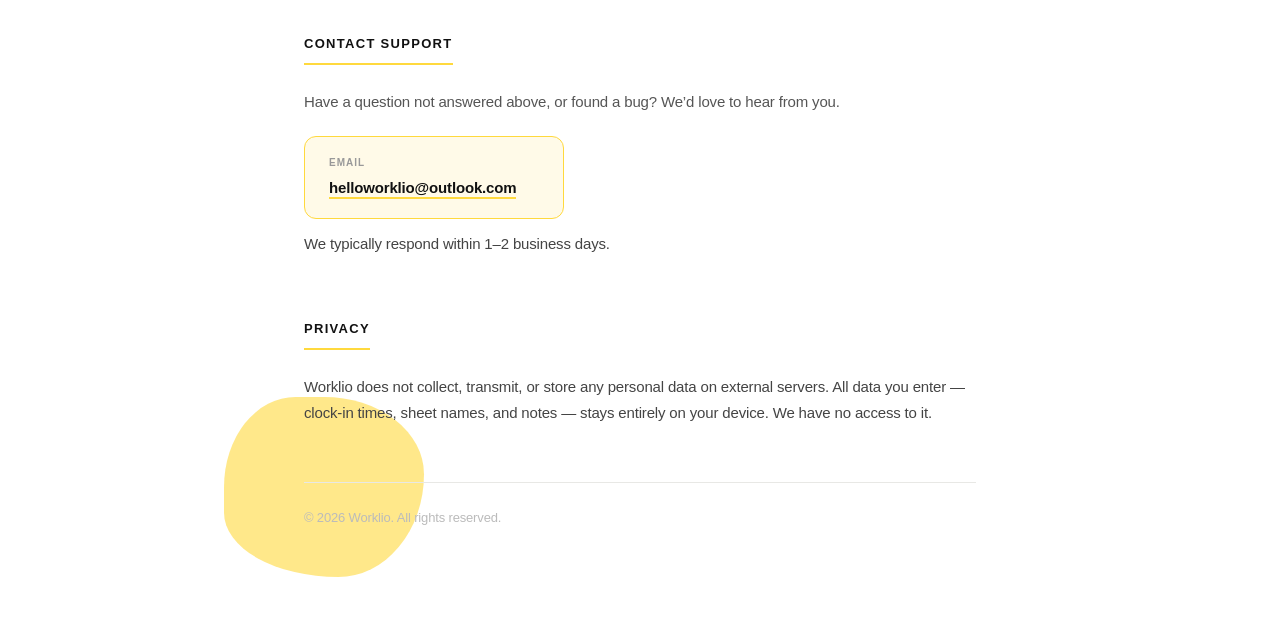
==== commit dab95b4b: "Update support email address in contact section" ====
--- a/index.html
+++ b/index.html
@@ -84,7 +84,7 @@
 				<p class="section-intro">Have a question not answered above, or found a bug? We&rsquo;d love to hear from you.</p>
 				<div class="contact-card">
 					<div class="contact-label">Email</div>
-					<div class="contact-value"><a href="mailto:support@worklio.app">support@worklio.app</a></div>
+					<div class="contact-value"><a href="mailto:helloworklio@outlook.com">helloworklio@outlook.com</a></div>
 				</div>
 				<p class="response-note">We typically respond within 1&ndash;2 business days.</p>
 			</section>
